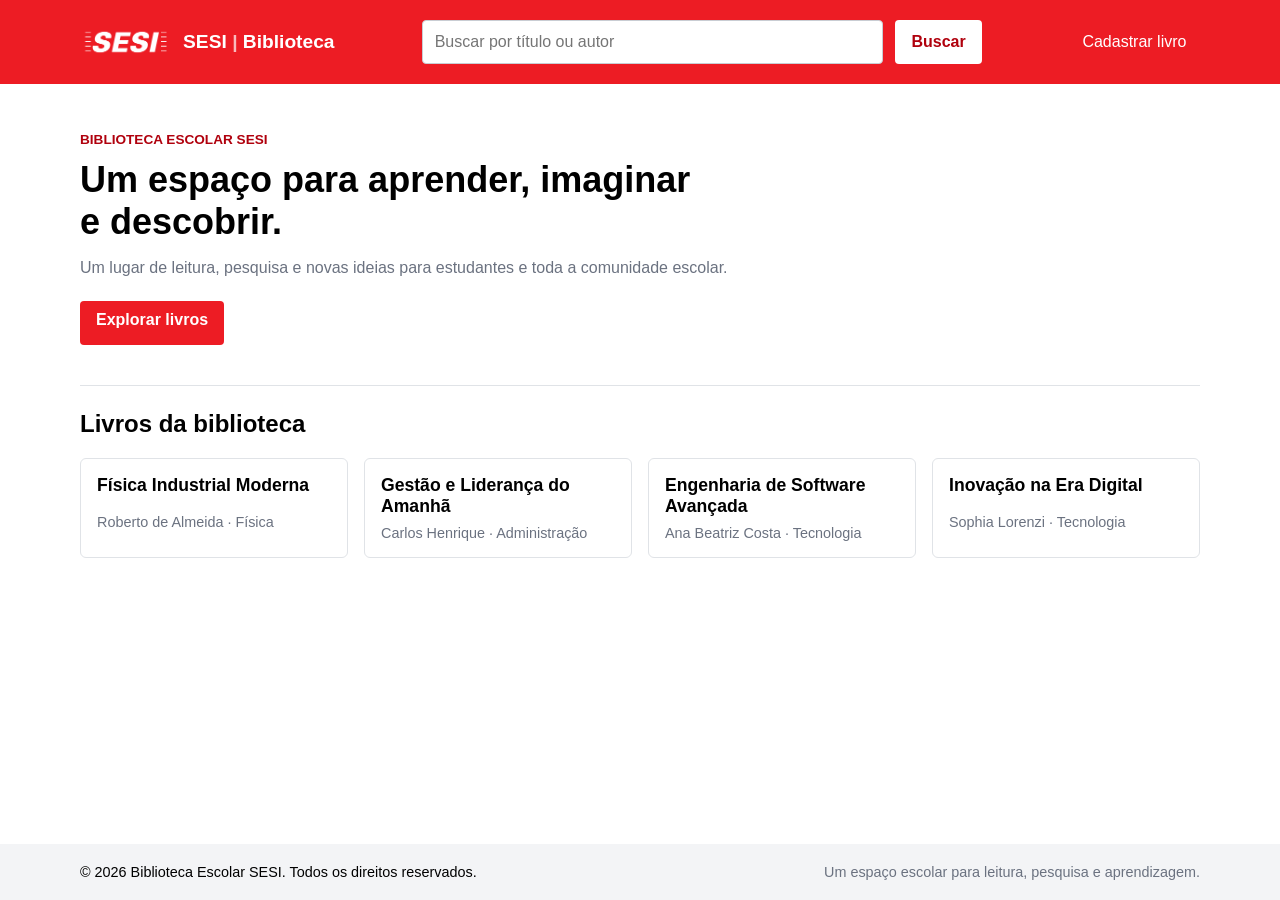
==== index.html @ b2aef1f0 "primeiro commit" ====
<!doctype html>
<html lang="pt-br">
  <head>
    <meta charset="UTF-8" />
    <meta name="viewport" content="width=device-width, initial-scale=1.0" />
    <title>Biblioteca Escolar SESI</title>
    <link rel="stylesheet" href="css/style.css" />
  </head>
  <body>
    <header>
      <div class="conteudo-cabecalho">
        <a class="marca" href="#inicio" aria-label="SESI Biblioteca, início">
          <img src="sesi.png" alt="" class="imagem-logo" />
          <span>SESI <span class="separador-marca">|</span> Biblioteca</span>
        </a>

        <div class="busca" role="search">
          <label class="oculto-visualmente" for="book-search">Buscar livros</label>
          <input
            class="campo-busca"
            id="book-search"
            name="q"
            type="search"
            placeholder="Buscar por título ou autor"
          />
          <button class="botao-principal" type="button">Buscar</button>
        </div>

        <div class="acoes-cabecalho">
          <a class="botao-menu" href="cadastro.html">Cadastrar livro</a>
        </div>
      </div>
    </header>

    <main>
      <section class="destaque" id="inicio" aria-labelledby="inicio-titulo">
        <div class="conteudo-destaque">
          <p class="selo-destaque">Biblioteca Escolar SESI</p>
          <h1 id="inicio-titulo">Um espaço para aprender, imaginar e descobrir.</h1>
          <p>
            Um lugar de leitura, pesquisa e novas ideias para estudantes e toda
            a comunidade escolar.
          </p>
          <div class="acoes-destaque">
            <a class="botao-principal" href="#livros">Explorar livros</a>
          </div>
        </div>
      </section>

      <section class="secao" id="livros" aria-labelledby="livros-titulo">
        <h2 id="livros-titulo">Livros da biblioteca</h2>
        <div class="lista-livros">
          <article class="livro">
            <h3 class="titulo-livro">Física Industrial Moderna</h3>
            <p class="detalhes-livro">Roberto de Almeida · Física</p>
          </article>

          <article class="livro">
            <h3 class="titulo-livro">Gestão e Liderança do Amanhã</h3>
            <p class="detalhes-livro">Carlos Henrique · Administração</p>
          </article>

          <article class="livro">
            <h3 class="titulo-livro">Engenharia de Software Avançada</h3>
            <p class="detalhes-livro">Ana Beatriz Costa · Tecnologia</p>
          </article>

          <article class="livro">
            <h3 class="titulo-livro">Inovação na Era Digital</h3>
            <p class="detalhes-livro">Sophia Lorenzi · Tecnologia</p>
          </article>
        </div>
      </section>

    </main>
    <footer>
      <div class="conteudo-rodape">
        <p class="creditos-rodape">© 2026 Biblioteca Escolar SESI. Todos os direitos reservados.</p>
        <p class="descricao-rodape">Um espaço escolar para leitura, pesquisa e aprendizagem.</p>
      </div>
    </footer>
  </body>
</html>
---- css/style.css ----
@import url("./colors.css");
@import url("./animations.css");

* {
    box-sizing: border-box;
    margin: 0;
    padding: 0;
}

body {
    display: flex;
    min-height: 100vh;
    flex-direction: column;
    font-family: 'Roboto', sans-serif;
    background-color: var(--branco);
    color: var(--preto);
}

header {
    background-color: var(--vermelho-principal);
    color: var(--branco);
    padding: 1rem;
}

.imagem-logo {
    display: block;
    width: auto;
    height: 52px;
    max-width: 160px;
    object-fit: contain;
}

.conteudo-cabecalho,
.conteudo-rodape {
    display: flex;
    width: min(100%, 1120px);
    align-items: center;
    justify-content: space-between;
    gap: 1rem;
    margin: 0 auto;
}

.conteudo-cabecalho {
    flex-wrap: wrap;
}

.marca {
    display: flex;
    align-items: center;
    gap: 0.6rem;
    color: var(--branco);
    font-size: 1.2rem;
    font-weight: 700;
    text-decoration: none;
    white-space: nowrap;
}

.separador-marca {
    opacity: 0.7;
}

.botao-menu {
    display: inline-block;
    padding: 0.65rem 0.85rem;
    border: 0;
    border-radius: 4px;
    background: transparent;
    color: var(--branco);
    cursor: pointer;
    font: inherit;
    text-decoration: none;
}

.botao-menu:hover,
.botao-menu:focus-visible {
    background-color: var(--branco);
    color: var(--vermelho-escuro);
}

main {
    flex: 1;
    width: min(100% - 2rem, 1120px);
    margin: 0 auto;
    padding: 2rem 0;
}

.destaque {
    padding: 1rem 0 2.5rem;
    border-bottom: 1px solid #e0e3e7;
}

.conteudo-destaque {
    max-width: 680px;
}

.selo-destaque {
    margin-bottom: 0.75rem;
    color: var(--vermelho-escuro);
    font-size: 0.85rem;
    font-weight: 700;
    text-transform: uppercase;
}

.destaque h1 {
    max-width: 620px;
    margin-bottom: 0.75rem;
    font-size: 2.25rem;
}

.conteudo-destaque > p:not(.selo-destaque) {
    color: var(--cinza-medio);
    line-height: 1.6;
}

.acoes-destaque {
    margin-top: 1.25rem;
}

.secao {
    display: block;
    padding: 1.5rem 0;
}

.secao h2 {
    margin-bottom: 1.25rem;
    font-size: 1.5rem;
}

.busca,
.linha-campos {
    display: flex;
    gap: 0.75rem;
}

.busca {
    flex: 1;
    max-width: 560px;
    margin: 0 1rem;
}

.busca .campo-busca {
    min-width: 0;
    flex: 1;
}

.busca .botao-principal {
    background-color: var(--branco);
    color: var(--vermelho-escuro);
    white-space: nowrap;
}

.busca .botao-principal:hover {
    background-color: var(--cinza-claro);
}

.campo-busca,
.entrada-formulario {
    width: 100%;
    min-height: 44px;
    padding: 0.65rem 0.75rem;
    border: 1px solid #c9cdd3;
    border-radius: 4px;
    color: var(--preto);
    font: inherit;
}

.campo-busca:focus-visible,
.entrada-formulario:focus-visible {
    outline: 2px solid var(--azul-complementar);
    outline-offset: 2px;
}

.botao-principal {
    display: inline-block;
    min-height: 44px;
    padding: 0.65rem 1rem;
    border: 0;
    border-radius: 4px;
    background-color: var(--vermelho-principal);
    color: var(--branco);
    cursor: pointer;
    font: inherit;
    font-weight: 600;
    text-decoration: none;
}

.botao-principal:hover {
    background-color: var(--vermelho-escuro);
}

.lista-livros {
    display: grid;
    grid-template-columns: repeat(auto-fit, minmax(min(100%, 260px), 1fr));
    gap: 1rem;
}

.livro {
    display: grid;
    gap: 0.5rem;
    overflow: hidden;
    padding: 1rem;
    border: 1px solid #e0e3e7;
    border-radius: 6px;
    background-color: var(--branco);
}

.titulo-livro {
    font-size: 1.1rem;
    font-weight: 700;
}

.detalhes-livro,
.descricao-rodape {
    color: var(--cinza-medio);
    font-size: 0.9rem;
}

.oculto-visualmente {
    position: absolute;
    width: 1px;
    height: 1px;
    overflow: hidden;
    clip: rect(0, 0, 0, 0);
    white-space: nowrap;
    clip-path: inset(50%);
}


.formulario {
    width: min(100%, 720px);
    margin: 0 auto;
    padding: clamp(1.25rem, 4vw, 2rem);
    border: 1px solid #e0e3e7;
    border-radius: 6px;
    background-color: var(--branco);
}

.botao-voltar {
    display: inline-flex;
    align-items: center;
    gap: 0.5rem;
    margin-bottom: 1.25rem;
    padding: 0.6rem 0.85rem;
    border: 1px solid #c9cdd3;
    border-radius: 4px;
    color: var(--vermelho-escuro);
    font-weight: 600;
    text-decoration: none;
}

.botao-voltar:hover {
    background-color: var(--cinza-claro);
}

.botao-voltar:focus-visible,
.arquivo-capa:focus-visible {
    outline: 2px solid var(--azul-complementar);
    outline-offset: 2px;
}

.formulario h1 {
    margin-bottom: 1.25rem;
    font-size: 1.5rem;
}

.formulario textarea {
    min-height: 120px;
    resize: vertical;
}

.area-capa {
    display: grid;
    gap: 0.65rem;
    padding: 1rem;
    border: 1px dashed #9ca3af;
    border-radius: 4px;
    background-color: var(--cinza-claro);
}

.arquivo-capa {
    width: 100%;
    font: inherit;
}

.area-capa p {
    color: var(--cinza-medio);
    font-size: 0.85rem;
}

.previa-capa {
    display: flex;
    align-items: center;
    gap: 1rem;
    padding-top: 0.75rem;
    border-top: 1px solid #d1d5db;
}

.previa-capa[hidden] {
    display: none;
}

.previa-capa img {
    width: 64px;
    height: 88px;
    border: 1px solid #d1d5db;
    border-radius: 3px;
    background-color: var(--branco);
    object-fit: contain;
}

#nome-capa {
    overflow-wrap: anywhere;
}

.botao-remover {
    margin-top: 0.5rem;
    padding: 0;
    border: 0;
    background: transparent;
    color: var(--vermelho-escuro);
    cursor: pointer;
    font: inherit;
    font-size: 0.9rem;
    text-decoration: underline;
}

.botao-remover:focus-visible {
    outline: 2px solid var(--azul-complementar);
    outline-offset: 3px;
}

.formulario .botao-principal {
    width: 100%;
}

.campo-formulario {
    display: grid;
    flex: 1;
    gap: 0.45rem;
    margin-bottom: 1rem;
}

.campo-formulario label {
    font-size: 0.9rem;
    font-weight: 600;
}

footer {
    margin-top: auto;
    padding: 1.25rem;
    background-color: var(--cinza-claro);
}

.creditos-rodape {
    font-size: 0.9rem;
}

@media (max-width: 600px) {
    .conteudo-cabecalho,
    .conteudo-rodape {
        align-items: flex-start;
        flex-direction: column;
    }

    .acoes-cabecalho {
        width: 100%;
    }

    .busca {
        width: 100%;
        max-width: none;
        margin: 0;
    }

    .botao-menu {
        flex: 1;
        text-align: center;
    }

    .destaque h1 {
        font-size: 1.8rem;
    }

    .linha-campos {
        flex-direction: column;
    }
}
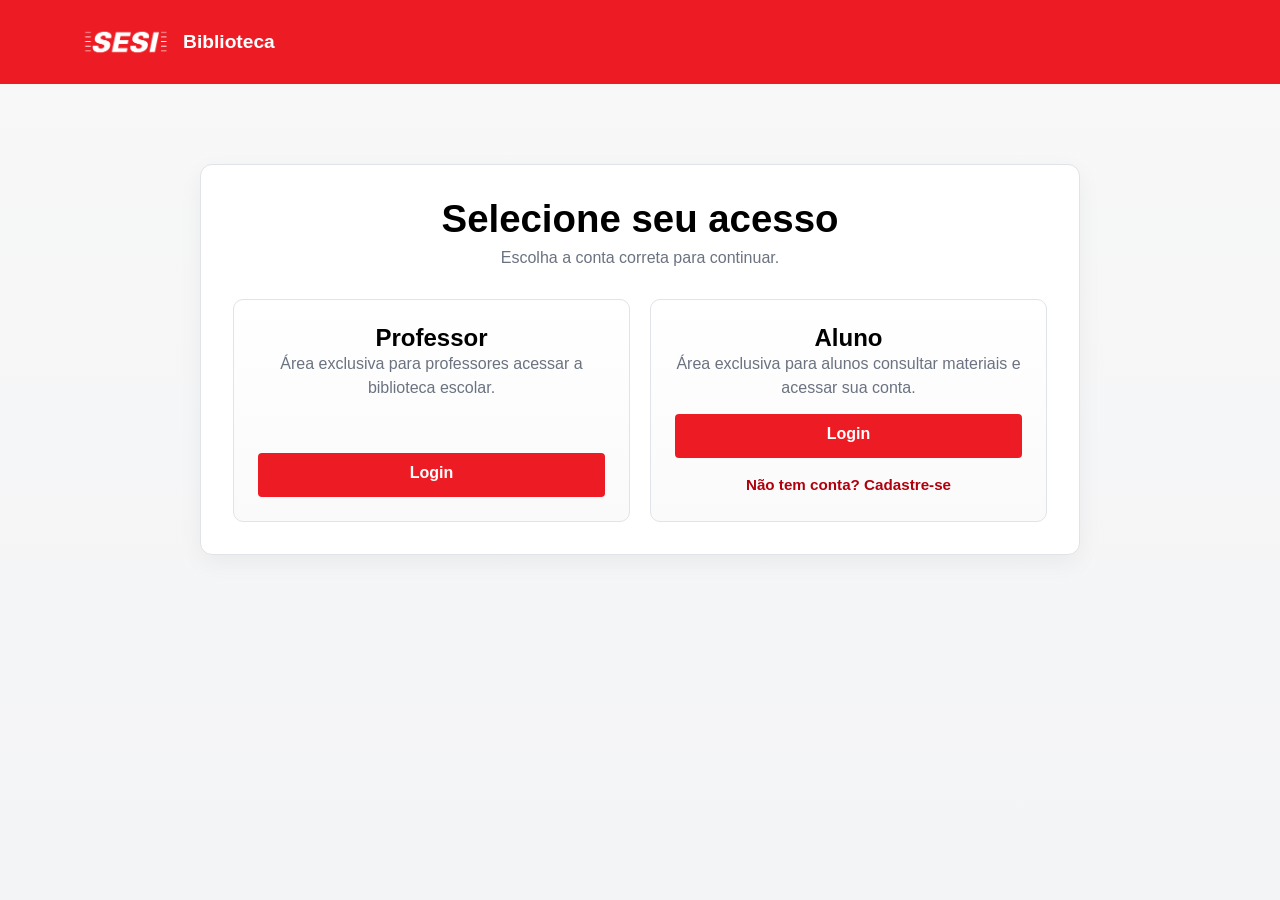
==== commit 8323b447: "2° commit" ====
--- a/index.html
+++ b/index.html
@@ -2,82 +2,12 @@
 <html lang="pt-br">
   <head>
     <meta charset="UTF-8" />
+    <meta http-equiv="refresh" content="0; url=selecionar-acesso.html" />
     <meta name="viewport" content="width=device-width, initial-scale=1.0" />
     <title>Biblioteca Escolar SESI</title>
     <link rel="stylesheet" href="css/style.css" />
   </head>
   <body>
-    <header>
-      <div class="conteudo-cabecalho">
-        <a class="marca" href="#inicio" aria-label="SESI Biblioteca, início">
-          <img src="sesi.png" alt="" class="imagem-logo" />
-          <span>SESI <span class="separador-marca">|</span> Biblioteca</span>
-        </a>
-
-        <div class="busca" role="search">
-          <label class="oculto-visualmente" for="book-search">Buscar livros</label>
-          <input
-            class="campo-busca"
-            id="book-search"
-            name="q"
-            type="search"
-            placeholder="Buscar por título ou autor"
-          />
-          <button class="botao-principal" type="button">Buscar</button>
-        </div>
-
-        <div class="acoes-cabecalho">
-          <a class="botao-menu" href="cadastro.html">Cadastrar livro</a>
-        </div>
-      </div>
-    </header>
-
-    <main>
-      <section class="destaque" id="inicio" aria-labelledby="inicio-titulo">
-        <div class="conteudo-destaque">
-          <p class="selo-destaque">Biblioteca Escolar SESI</p>
-          <h1 id="inicio-titulo">Um espaço para aprender, imaginar e descobrir.</h1>
-          <p>
-            Um lugar de leitura, pesquisa e novas ideias para estudantes e toda
-            a comunidade escolar.
-          </p>
-          <div class="acoes-destaque">
-            <a class="botao-principal" href="#livros">Explorar livros</a>
-          </div>
-        </div>
-      </section>
-
-      <section class="secao" id="livros" aria-labelledby="livros-titulo">
-        <h2 id="livros-titulo">Livros da biblioteca</h2>
-        <div class="lista-livros">
-          <article class="livro">
-            <h3 class="titulo-livro">Física Industrial Moderna</h3>
-            <p class="detalhes-livro">Roberto de Almeida · Física</p>
-          </article>
-
-          <article class="livro">
-            <h3 class="titulo-livro">Gestão e Liderança do Amanhã</h3>
-            <p class="detalhes-livro">Carlos Henrique · Administração</p>
-          </article>
-
-          <article class="livro">
-            <h3 class="titulo-livro">Engenharia de Software Avançada</h3>
-            <p class="detalhes-livro">Ana Beatriz Costa · Tecnologia</p>
-          </article>
-
-          <article class="livro">
-            <h3 class="titulo-livro">Inovação na Era Digital</h3>
-            <p class="detalhes-livro">Sophia Lorenzi · Tecnologia</p>
-          </article>
-        </div>
-      </section>
-
-    </main>
-    <footer>
-      <div class="conteudo-rodape">
-        <p class="creditos-rodape">© 2026 Biblioteca Escolar SESI. Todos os direitos reservados.</p>
-        <p class="descricao-rodape">Um espaço escolar para leitura, pesquisa e aprendizagem.</p>
-      </div>
-    </footer>
+    <p>Redirecionando para a criação de conta...</p>
   </body>
 </html>
--- a/css/style.css
+++ b/css/style.css
@@ -263,6 +263,34 @@
     font-size: 1.5rem;
 }
 
+.cadastro-usuario {
+    width: min(100%, 720px);
+    margin: 0 auto;
+}
+
+.titulo-secundario {
+    margin: 1.5rem 0 1rem;
+    font-size: 1.15rem;
+}
+
+.divisor-formulario {
+    display: flex;
+    align-items: center;
+    gap: 1rem;
+    margin: 1.5rem 0;
+    color: var(--cinza-medio);
+    font-size: 0.9rem;
+    text-transform: lowercase;
+}
+
+.divisor-formulario::before,
+.divisor-formulario::after {
+    content: "";
+    flex: 1;
+    height: 1px;
+    background-color: #d1d5db;
+}
+
 .formulario textarea {
     min-height: 120px;
     resize: vertical;
@@ -345,6 +373,92 @@
     font-weight: 600;
 }
 
+.texto-auxiliar {
+    margin-top: 1rem;
+    color: var(--cinza-medio);
+    font-size: 0.95rem;
+    text-align: center;
+}
+
+.texto-auxiliar a {
+    color: var(--vermelho-escuro);
+    font-weight: 600;
+    text-decoration: none;
+}
+
+.texto-auxiliar a:hover,
+.texto-auxiliar a:focus-visible {
+    text-decoration: underline;
+}
+
+body {
+    background: linear-gradient(180deg, #f8f8f8 0%, #f3f4f6 100%);
+}
+
+.pagina-acesso {
+    width: min(100%, 880px);
+    margin: 3rem auto;
+    padding: clamp(1.25rem, 4vw, 2rem);
+    border: 1px solid #e0e3e7;
+    border-radius: 12px;
+    background: #fff;
+    box-shadow: 0 8px 24px rgba(0, 0, 0, 0.05);
+}
+
+.cabecalho-acesso {
+    margin-bottom: 1.5rem;
+    text-align: center;
+}
+
+.cabecalho-acesso h1 {
+    margin-bottom: 0.5rem;
+    font-size: clamp(1.8rem, 3vw, 2.5rem);
+}
+
+.cabecalho-acesso p {
+    color: var(--cinza-medio);
+    font-size: 1rem;
+}
+
+.lista-acesso {
+    display: grid;
+    grid-template-columns: repeat(auto-fit, minmax(240px, 1fr));
+    gap: 1.25rem;
+    margin-top: 2rem;
+}
+
+.cartao-acesso {
+    display: grid;
+    align-content: space-between;
+    gap: 0.9rem;
+    min-height: 220px;
+    padding: 1.5rem;
+    border: 1px solid #e0e3e7;
+    border-radius: 10px;
+    background: linear-gradient(180deg, #ffffff 0%, #fafafa 100%);
+    text-align: center;
+    transition: transform 0.2s ease, box-shadow 0.2s ease;
+}
+
+.cartao-acesso:hover {
+    transform: translateY(-2px);
+    box-shadow: 0 10px 18px rgba(0, 0, 0, 0.04);
+}
+
+.cartao-acesso h2 {
+    font-size: 1.5rem;
+}
+
+.cartao-acesso p {
+    color: var(--cinza-medio);
+    line-height: 1.5;
+}
+
+.cartao-acesso .botao-principal {
+    width: 100%;
+    margin-top: auto;
+}
+
 footer {
     margin-top: auto;
     padding: 1.25rem;
